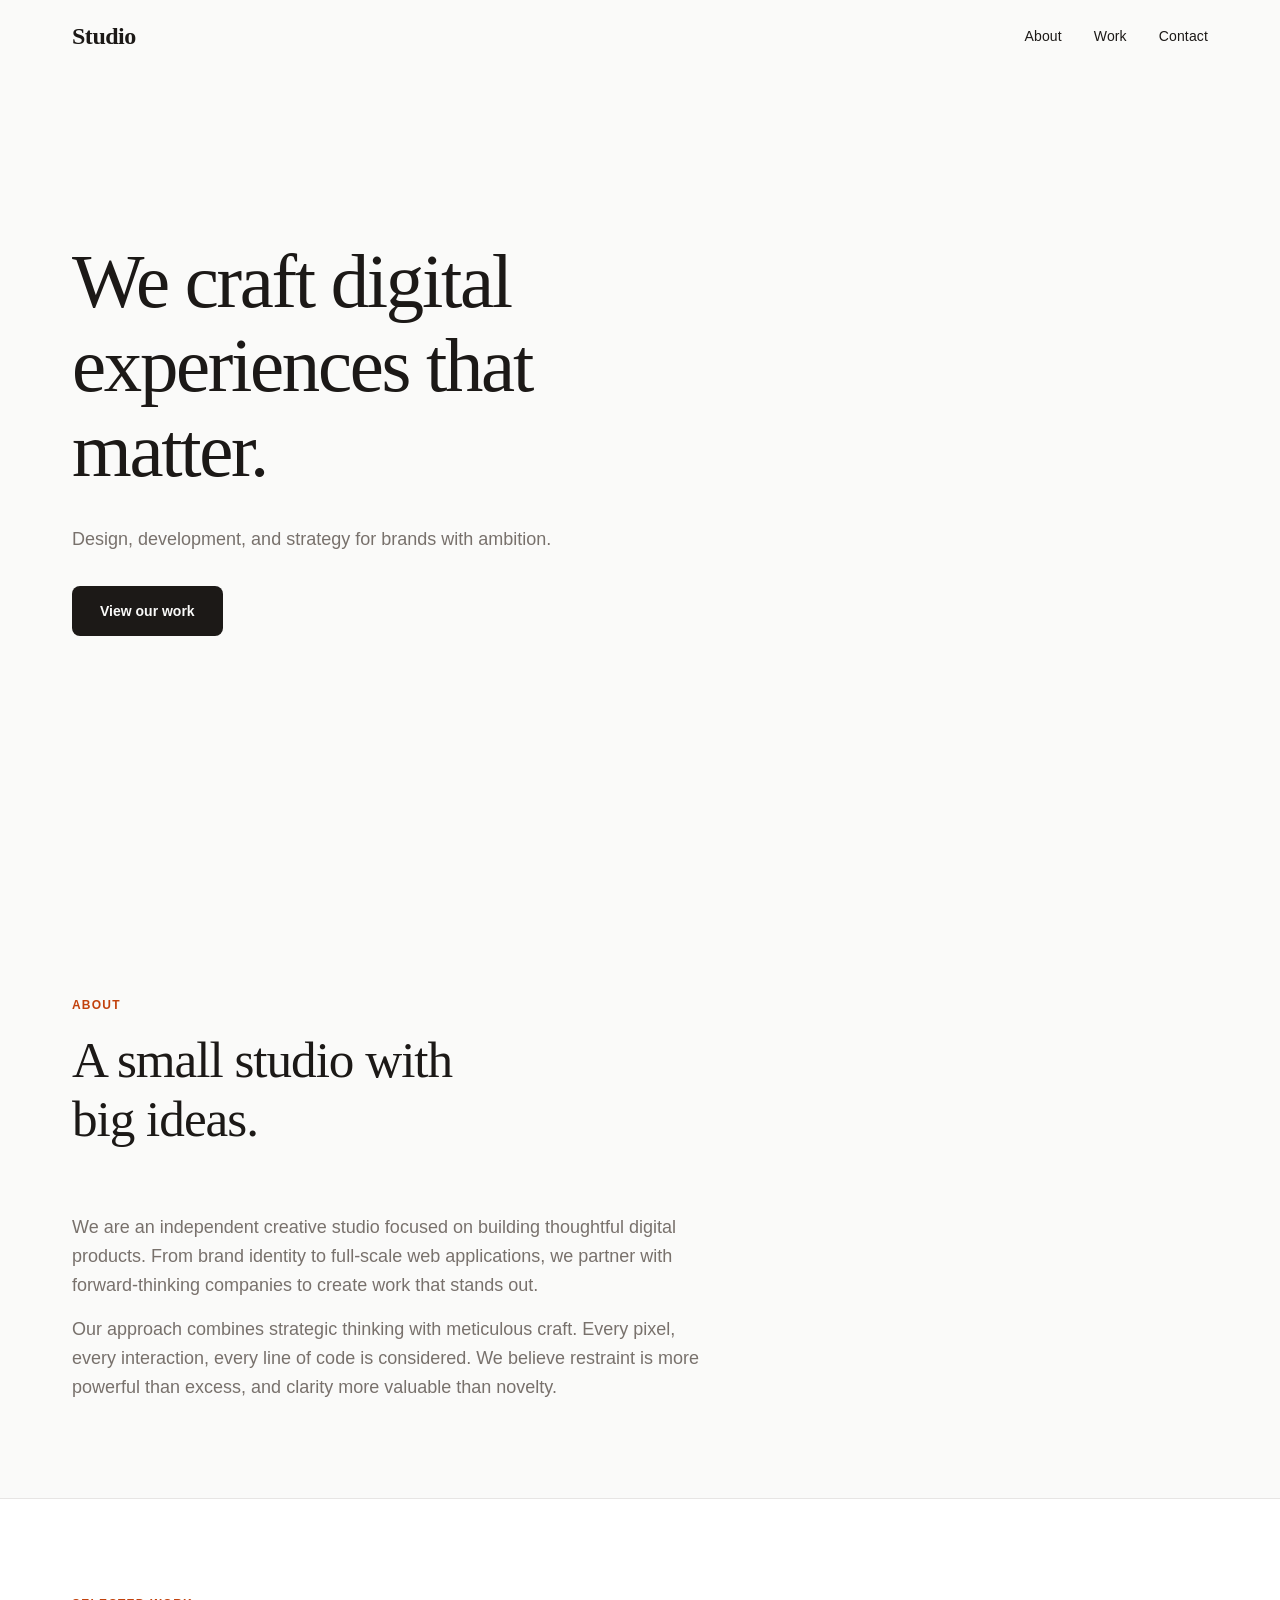
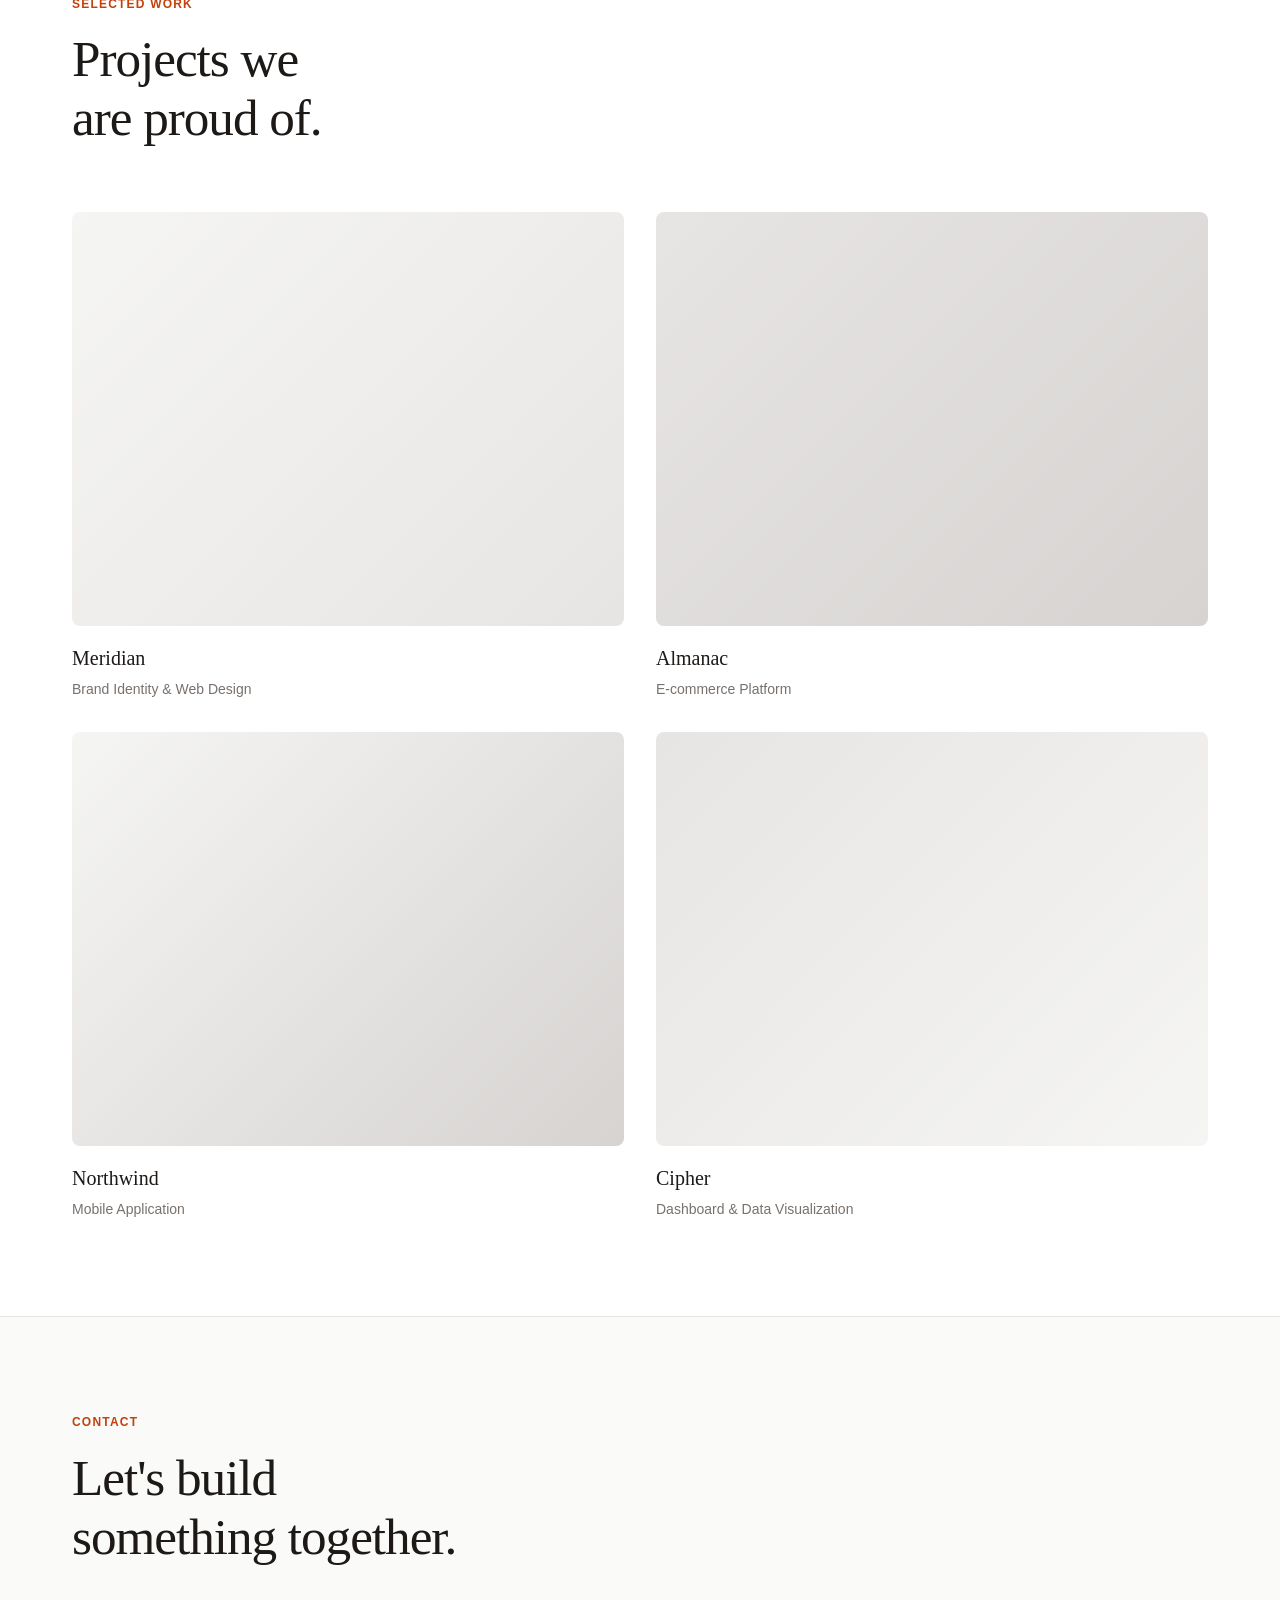
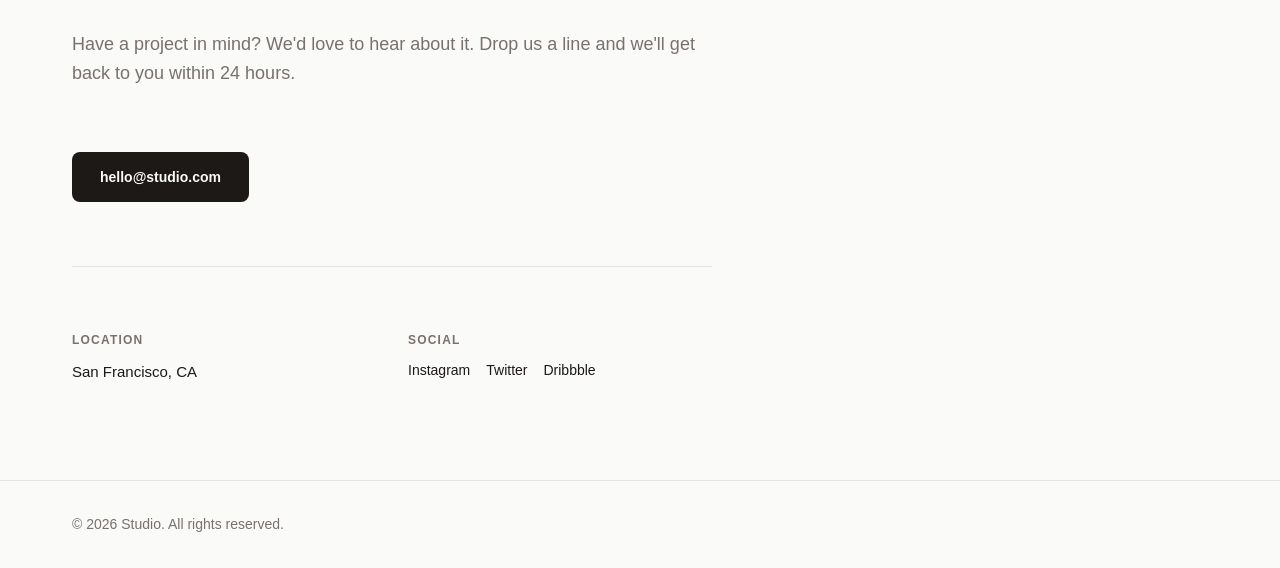
==== index.html @ 7a8fb7a5 "Add files via upload" ====
<!DOCTYPE html>
<html lang="en">
<head>
  <meta charset="UTF-8">
  <meta name="viewport" content="width=device-width, initial-scale=1.0">
  <title>Studio — Design & Development</title>
  <meta name="description" content="A creative studio crafting digital experiences with purpose and precision.">
  <meta property="og:title" content="Studio — Design & Development">
  <meta property="og:description" content="A creative studio crafting digital experiences with purpose and precision.">
  <meta property="og:type" content="website">
  <link rel="stylesheet" href="styles.css">
</head>
<body>
  <header class="site-header">
    <div class="container">
      <a href="#" class="logo">Studio</a>
      <nav class="main-nav">
        <a href="#about">About</a>
        <a href="#work">Work</a>
        <a href="#contact">Contact</a>
      </nav>
      <button class="menu-toggle" aria-label="Toggle menu">
        <span></span>
        <span></span>
        <span></span>
      </button>
    </div>
  </header>

  <main>
    <section class="hero">
      <div class="container">
        <h1 class="reveal">We craft digital<br>experiences that<br>matter.</h1>
        <p class="hero-subtitle reveal">Design, development, and strategy for brands with ambition.</p>
        <a href="#work" class="btn btn-primary reveal">View our work</a>
      </div>
    </section>

    <section id="about" class="about">
      <div class="container">
        <div class="section-header reveal">
          <span class="section-label">About</span>
          <h2>A small studio with<br>big ideas.</h2>
        </div>
        <div class="about-content reveal">
          <p>We are an independent creative studio focused on building thoughtful digital products. From brand identity to full-scale web applications, we partner with forward-thinking companies to create work that stands out.</p>
          <p>Our approach combines strategic thinking with meticulous craft. Every pixel, every interaction, every line of code is considered. We believe restraint is more powerful than excess, and clarity more valuable than novelty.</p>
        </div>
      </div>
    </section>

    <section id="work" class="work">
      <div class="container">
        <div class="section-header reveal">
          <span class="section-label">Selected Work</span>
          <h2>Projects we<br>are proud of.</h2>
        </div>
        <div class="work-grid">
          <article class="work-item reveal">
            <div class="work-image" style="background: linear-gradient(135deg, #f5f5f4 0%, #e7e5e4 100%);"></div>
            <div class="work-info">
              <h3>Meridian</h3>
              <p>Brand Identity & Web Design</p>
            </div>
          </article>
          <article class="work-item reveal">
            <div class="work-image" style="background: linear-gradient(135deg, #e7e5e4 0%, #d6d3d1 100%);"></div>
            <div class="work-info">
              <h3>Almanac</h3>
              <p>E-commerce Platform</p>
            </div>
          </article>
          <article class="work-item reveal">
            <div class="work-image" style="background: linear-gradient(135deg, #f5f5f4 0%, #d6d3d1 100%);"></div>
            <div class="work-info">
              <h3>Northwind</h3>
              <p>Mobile Application</p>
            </div>
          </article>
          <article class="work-item reveal">
            <div class="work-image" style="background: linear-gradient(135deg, #e7e5e4 0%, #f5f5f4 100%);"></div>
            <div class="work-info">
              <h3>Cipher</h3>
              <p>Dashboard & Data Visualization</p>
            </div>
          </article>
        </div>
      </div>
    </section>

    <section id="contact" class="contact">
      <div class="container">
        <div class="section-header reveal">
          <span class="section-label">Contact</span>
          <h2>Let's build<br>something together.</h2>
        </div>
        <div class="contact-content reveal">
          <p>Have a project in mind? We'd love to hear about it. Drop us a line and we'll get back to you within 24 hours.</p>
          <a href="mailto:hello@studio.com" class="btn btn-primary">hello@studio.com</a>
          <div class="contact-meta">
            <div>
              <strong>Location</strong>
              <span>San Francisco, CA</span>
            </div>
            <div>
              <strong>Social</strong>
              <div class="social-links">
                <a href="#">Instagram</a>
                <a href="#">Twitter</a>
                <a href="#">Dribbble</a>
              </div>
            </div>
          </div>
        </div>
      </div>
    </section>
  </main>

  <footer class="site-footer">
    <div class="container">
      <p>&copy; 2026 Studio. All rights reserved.</p>
    </div>
  </footer>

  <script src="script.js"></script>
</body>
</html>
---- styles.css ----
:root {
  --color-bg: #fafaf9;
  --color-text: #1c1917;
  --color-text-muted: #78716c;
  --color-accent: #c2410c;
  --color-accent-hover: #9a3412;
  --color-border: #e7e5e4;
  --color-surface: #ffffff;
  --font-body: -apple-system, BlinkMacSystemFont, "Segoe UI", Roboto, "Helvetica Neue", Arial, sans-serif;
  --font-display: "Georgia", "Times New Roman", serif;
  --space-xs: 0.5rem;
  --space-sm: 1rem;
  --space-md: 2rem;
  --space-lg: 4rem;
  --space-xl: 6rem;
  --radius: 0.5rem;
}

* {
  margin: 0;
  padding: 0;
  box-sizing: border-box;
}

html {
  scroll-behavior: smooth;
}

body {
  font-family: var(--font-body);
  background-color: var(--color-bg);
  color: var(--color-text);
  line-height: 1.6;
  -webkit-font-smoothing: antialiased;
  -moz-osx-font-smoothing: grayscale;
}

.container {
  width: 100%;
  max-width: 1200px;
  margin: 0 auto;
  padding: 0 var(--space-md);
}

/* Header */
.site-header {
  position: fixed;
  top: 0;
  left: 0;
  right: 0;
  z-index: 100;
  background: rgba(250, 250, 249, 0.9);
  backdrop-filter: blur(10px);
  -webkit-backdrop-filter: blur(10px);
  border-bottom: 1px solid transparent;
  transition: border-color 0.3s ease;
}

.site-header.scrolled {
  border-bottom-color: var(--color-border);
}

.site-header .container {
  display: flex;
  align-items: center;
  justify-content: space-between;
  height: 72px;
}

.logo {
  font-family: var(--font-display);
  font-size: 1.5rem;
  font-weight: 700;
  color: var(--color-text);
  text-decoration: none;
  letter-spacing: -0.02em;
}

.main-nav {
  display: flex;
  gap: var(--space-md);
}

.main-nav a {
  color: var(--color-text);
  text-decoration: none;
  font-size: 0.875rem;
  font-weight: 500;
  letter-spacing: 0.01em;
  position: relative;
  transition: color 0.2s ease;
}

.main-nav a::after {
  content: '';
  position: absolute;
  bottom: -4px;
  left: 0;
  width: 0;
  height: 1px;
  background: var(--color-accent);
  transition: width 0.3s ease;
}

.main-nav a:hover {
  color: var(--color-accent);
}

.main-nav a:hover::after {
  width: 100%;
}

.menu-toggle {
  display: none;
  flex-direction: column;
  gap: 5px;
  background: none;
  border: none;
  cursor: pointer;
  padding: 4px;
}

.menu-toggle span {
  display: block;
  width: 24px;
  height: 2px;
  background: var(--color-text);
  transition: transform 0.3s ease, opacity 0.3s ease;
}

/* Hero */
.hero {
  min-height: 100vh;
  display: flex;
  align-items: center;
  padding-top: 72px;
}

.hero h1 {
  font-family: var(--font-display);
  font-size: clamp(2.5rem, 6vw, 5rem);
  line-height: 1.1;
  letter-spacing: -0.03em;
  font-weight: 400;
  max-width: 800px;
}

.hero-subtitle {
  font-size: 1.125rem;
  color: var(--color-text-muted);
  margin-top: var(--space-md);
  max-width: 500px;
}

.btn {
  display: inline-flex;
  align-items: center;
  justify-content: center;
  padding: 0.875rem 1.75rem;
  font-size: 0.875rem;
  font-weight: 600;
  text-decoration: none;
  border-radius: var(--radius);
  transition: all 0.2s ease;
  cursor: pointer;
  border: none;
  margin-top: var(--space-md);
}

.btn-primary {
  background: var(--color-text);
  color: var(--color-bg);
}

.btn-primary:hover {
  background: var(--color-accent);
}

/* Sections */
section {
  padding: var(--space-xl) 0;
}

.section-header {
  margin-bottom: var(--space-lg);
}

.section-label {
  display: block;
  font-size: 0.75rem;
  font-weight: 600;
  text-transform: uppercase;
  letter-spacing: 0.1em;
  color: var(--color-accent);
  margin-bottom: var(--space-sm);
}

.section-header h2 {
  font-family: var(--font-display);
  font-size: clamp(2rem, 4vw, 3.5rem);
  line-height: 1.15;
  letter-spacing: -0.02em;
  font-weight: 400;
}

/* About */
.about-content {
  max-width: 640px;
}

.about-content p {
  font-size: 1.125rem;
  color: var(--color-text-muted);
  margin-bottom: var(--space-sm);
}

.about-content p:last-child {
  margin-bottom: 0;
}

/* Work */
.work {
  background: var(--color-surface);
  border-top: 1px solid var(--color-border);
  border-bottom: 1px solid var(--color-border);
}

.work-grid {
  display: grid;
  grid-template-columns: repeat(2, 1fr);
  gap: var(--space-md);
}

.work-item {
  cursor: pointer;
  transition: transform 0.3s ease;
}

.work-item:hover {
  transform: translateY(-4px);
}

.work-image {
  aspect-ratio: 4 / 3;
  border-radius: var(--radius);
  overflow: hidden;
  transition: box-shadow 0.3s ease;
}

.work-item:hover .work-image {
  box-shadow: 0 12px 40px rgba(0, 0, 0, 0.08);
}

.work-info {
  padding-top: var(--space-sm);
}

.work-info h3 {
  font-family: var(--font-display);
  font-size: 1.25rem;
  font-weight: 400;
}

.work-info p {
  font-size: 0.875rem;
  color: var(--color-text-muted);
  margin-top: 0.25rem;
}

/* Contact */
.contact-content {
  max-width: 640px;
}

.contact-content p {
  font-size: 1.125rem;
  color: var(--color-text-muted);
  margin-bottom: var(--space-md);
}

.contact-meta {
  display: grid;
  grid-template-columns: repeat(2, 1fr);
  gap: var(--space-md);
  margin-top: var(--space-lg);
  padding-top: var(--space-lg);
  border-top: 1px solid var(--color-border);
}

.contact-meta strong {
  display: block;
  font-size: 0.75rem;
  text-transform: uppercase;
  letter-spacing: 0.1em;
  color: var(--color-text-muted);
  margin-bottom: var(--space-xs);
}

.contact-meta span {
  font-size: 0.9375rem;
}

.social-links {
  display: flex;
  gap: var(--space-sm);
}

.social-links a {
  color: var(--color-text);
  text-decoration: none;
  font-size: 0.875rem;
  transition: color 0.2s ease;
}

.social-links a:hover {
  color: var(--color-accent);
}

/* Footer */
.site-footer {
  padding: var(--space-md) 0;
  border-top: 1px solid var(--color-border);
}

.site-footer p {
  font-size: 0.875rem;
  color: var(--color-text-muted);
}

/* Reveal animation */
.reveal {
  opacity: 0;
  transform: translateY(24px);
  transition: opacity 0.8s ease, transform 0.8s ease;
}

.reveal.visible {
  opacity: 1;
  transform: translateY(0);
}

.reveal:nth-child(1) { transition-delay: 0s; }
.reveal:nth-child(2) { transition-delay: 0.1s; }
.reveal:nth-child(3) { transition-delay: 0.2s; }
.reveal:nth-child(4) { transition-delay: 0.3s; }
.reveal:nth-child(5) { transition-delay: 0.4s; }

/* Responsive */
@media (max-width: 768px) {
  .main-nav {
    display: none;
    position: absolute;
    top: 72px;
    left: 0;
    right: 0;
    background: var(--color-bg);
    flex-direction: column;
    padding: var(--space-md);
    border-bottom: 1px solid var(--color-border);
    gap: var(--space-sm);
  }

  .main-nav.open {
    display: flex;
  }

  .menu-toggle {
    display: flex;
  }

  .menu-toggle.active span:nth-child(1) {
    transform: rotate(45deg) translate(5px, 5px);
  }

  .menu-toggle.active span:nth-child(2) {
    opacity: 0;
  }

  .menu-toggle.active span:nth-child(3) {
    transform: rotate(-45deg) translate(5px, -5px);
  }

  .work-grid {
    grid-template-columns: 1fr;
  }

  .contact-meta {
    grid-template-columns: 1fr;
  }

  .hero {
    min-height: auto;
    padding: calc(72px + var(--space-xl)) 0 var(--space-xl);
  }

  .container {
    padding: 0 var(--space-sm);
  }

  section {
    padding: var(--space-lg) 0;
  }
}
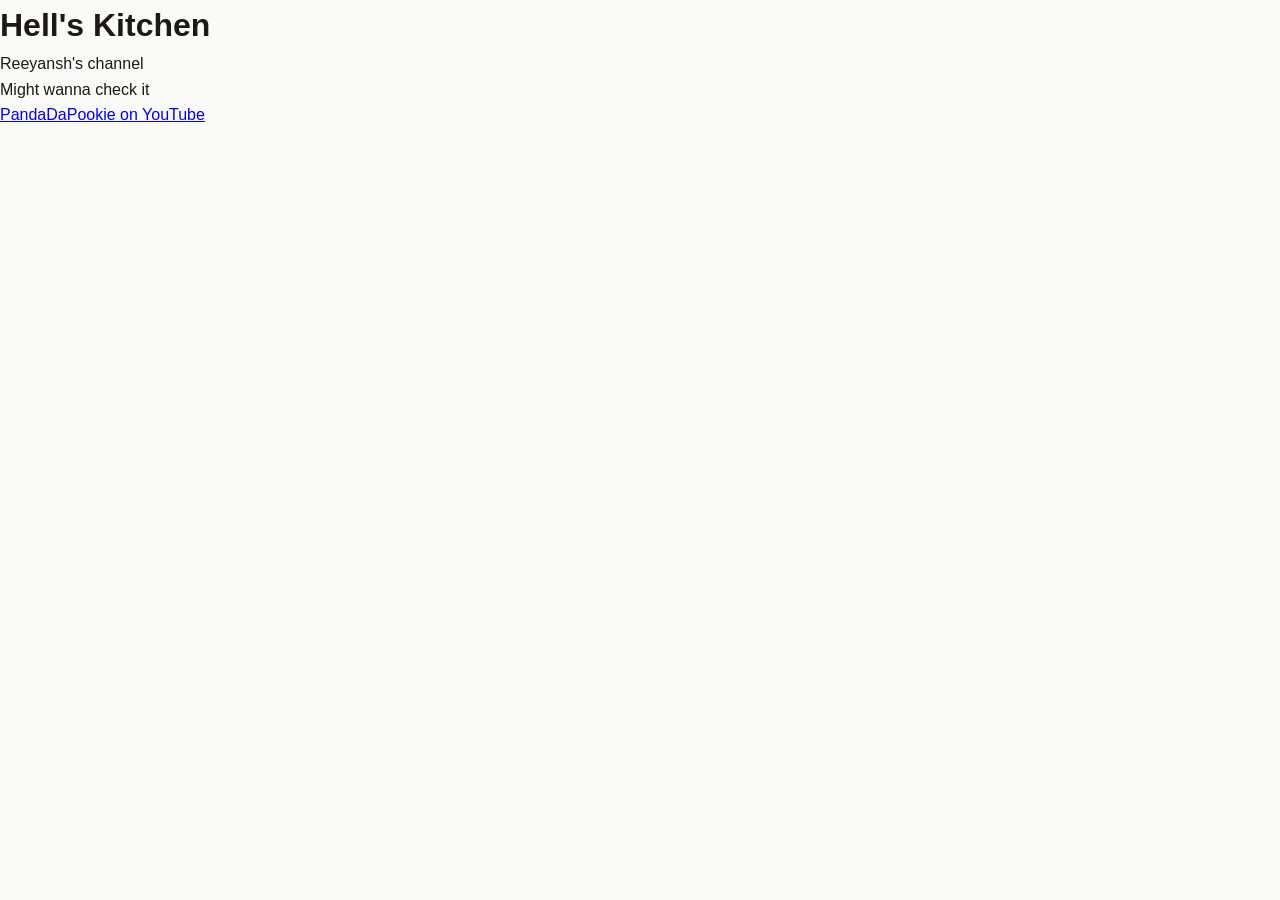
==== commit 0c7ec78e: "Update index.html" ====
--- a/index.html
+++ b/index.html
@@ -3,125 +3,13 @@
 <head>
   <meta charset="UTF-8">
   <meta name="viewport" content="width=device-width, initial-scale=1.0">
-  <title>Studio — Design & Development</title>
-  <meta name="description" content="A creative studio crafting digital experiences with purpose and precision.">
-  <meta property="og:title" content="Studio — Design & Development">
-  <meta property="og:description" content="A creative studio crafting digital experiences with purpose and precision.">
-  <meta property="og:type" content="website">
+  <title>Hell's Kitchen</title>
   <link rel="stylesheet" href="styles.css">
 </head>
 <body>
-  <header class="site-header">
-    <div class="container">
-      <a href="#" class="logo">Studio</a>
-      <nav class="main-nav">
-        <a href="#about">About</a>
-        <a href="#work">Work</a>
-        <a href="#contact">Contact</a>
-      </nav>
-      <button class="menu-toggle" aria-label="Toggle menu">
-        <span></span>
-        <span></span>
-        <span></span>
-      </button>
-    </div>
-  </header>
-
-  <main>
-    <section class="hero">
-      <div class="container">
-        <h1 class="reveal">We craft digital<br>experiences that<br>matter.</h1>
-        <p class="hero-subtitle reveal">Design, development, and strategy for brands with ambition.</p>
-        <a href="#work" class="btn btn-primary reveal">View our work</a>
-      </div>
-    </section>
-
-    <section id="about" class="about">
-      <div class="container">
-        <div class="section-header reveal">
-          <span class="section-label">About</span>
-          <h2>A small studio with<br>big ideas.</h2>
-        </div>
-        <div class="about-content reveal">
-          <p>We are an independent creative studio focused on building thoughtful digital products. From brand identity to full-scale web applications, we partner with forward-thinking companies to create work that stands out.</p>
-          <p>Our approach combines strategic thinking with meticulous craft. Every pixel, every interaction, every line of code is considered. We believe restraint is more powerful than excess, and clarity more valuable than novelty.</p>
-        </div>
-      </div>
-    </section>
-
-    <section id="work" class="work">
-      <div class="container">
-        <div class="section-header reveal">
-          <span class="section-label">Selected Work</span>
-          <h2>Projects we<br>are proud of.</h2>
-        </div>
-        <div class="work-grid">
-          <article class="work-item reveal">
-            <div class="work-image" style="background: linear-gradient(135deg, #f5f5f4 0%, #e7e5e4 100%);"></div>
-            <div class="work-info">
-              <h3>Meridian</h3>
-              <p>Brand Identity & Web Design</p>
-            </div>
-          </article>
-          <article class="work-item reveal">
-            <div class="work-image" style="background: linear-gradient(135deg, #e7e5e4 0%, #d6d3d1 100%);"></div>
-            <div class="work-info">
-              <h3>Almanac</h3>
-              <p>E-commerce Platform</p>
-            </div>
-          </article>
-          <article class="work-item reveal">
-            <div class="work-image" style="background: linear-gradient(135deg, #f5f5f4 0%, #d6d3d1 100%);"></div>
-            <div class="work-info">
-              <h3>Northwind</h3>
-              <p>Mobile Application</p>
-            </div>
-          </article>
-          <article class="work-item reveal">
-            <div class="work-image" style="background: linear-gradient(135deg, #e7e5e4 0%, #f5f5f4 100%);"></div>
-            <div class="work-info">
-              <h3>Cipher</h3>
-              <p>Dashboard & Data Visualization</p>
-            </div>
-          </article>
-        </div>
-      </div>
-    </section>
-
-    <section id="contact" class="contact">
-      <div class="container">
-        <div class="section-header reveal">
-          <span class="section-label">Contact</span>
-          <h2>Let's build<br>something together.</h2>
-        </div>
-        <div class="contact-content reveal">
-          <p>Have a project in mind? We'd love to hear about it. Drop us a line and we'll get back to you within 24 hours.</p>
-          <a href="mailto:hello@studio.com" class="btn btn-primary">hello@studio.com</a>
-          <div class="contact-meta">
-            <div>
-              <strong>Location</strong>
-              <span>San Francisco, CA</span>
-            </div>
-            <div>
-              <strong>Social</strong>
-              <div class="social-links">
-                <a href="#">Instagram</a>
-                <a href="#">Twitter</a>
-                <a href="#">Dribbble</a>
-              </div>
-            </div>
-          </div>
-        </div>
-      </div>
-    </section>
-  </main>
-
-  <footer class="site-footer">
-    <div class="container">
-      <p>&copy; 2026 Studio. All rights reserved.</p>
-    </div>
-  </footer>
-
-  <script src="script.js"></script>
+  <h1>Hell's Kitchen</h1>
+  <p class="channel-name">Reeyansh's channel</p>
+  <p class="check-it">Might wanna check it</p>
+  <a class="yt-link" href="https://www.youtube.com/@PandaDaPookie" target="_blank" rel="noopener noreferrer">PandaDaPookie on YouTube</a>
 </body>
 </html>
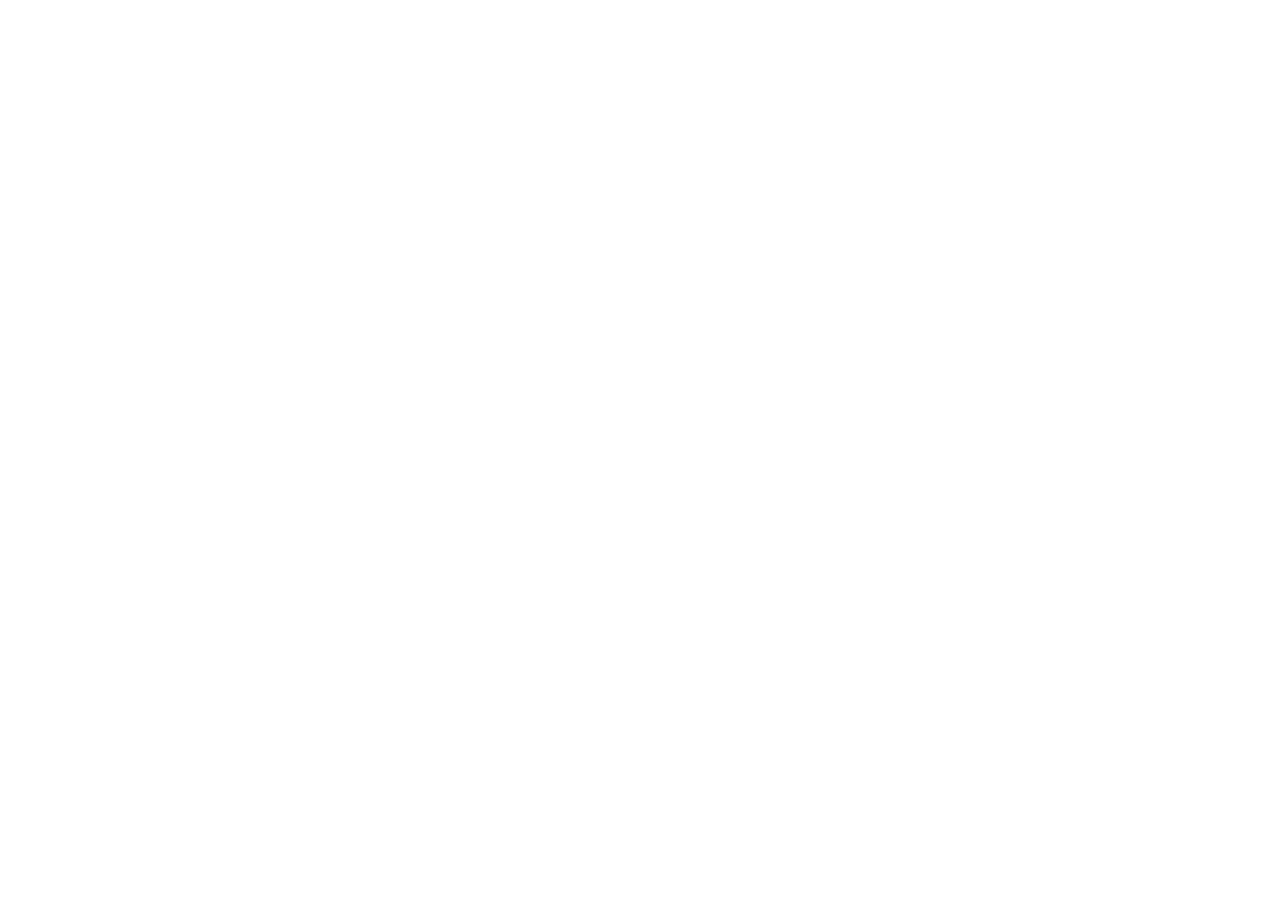
==== commit 1ca543e1: "Add files via upload" ====
--- a/index.html
+++ b/index.html
@@ -1,15 +1,23 @@
-<!DOCTYPE html>
+<!doctype html>
 <html lang="en">
-<head>
-  <meta charset="UTF-8">
-  <meta name="viewport" content="width=device-width, initial-scale=1.0">
-  <title>Hell's Kitchen</title>
-  <link rel="stylesheet" href="styles.css">
-</head>
-<body>
-  <h1>Hell's Kitchen</h1>
-  <p class="channel-name">Reeyansh's channel</p>
-  <p class="check-it">Might wanna check it</p>
-  <a class="yt-link" href="https://www.youtube.com/@PandaDaPookie" target="_blank" rel="noopener noreferrer">PandaDaPookie on YouTube</a>
-</body>
+  <head>
+    <meta charset="UTF-8" />
+    <link rel="icon" type="image/svg+xml" href="/vite.svg" />
+    <meta name="viewport" content="width=device-width, initial-scale=1.0" />
+    <title>TecWiz — Free Educational Resources, Presentations & Templates</title>
+    <meta
+      name="description"
+      content="TecWiz is an educational platform offering free presentations, learning resources, templates, and digital content for students."
+    />
+    <link rel="preconnect" href="https://fonts.googleapis.com" />
+    <link rel="preconnect" href="https://fonts.gstatic.com" crossorigin />
+    <link
+      href="https://fonts.googleapis.com/css2?family=Poppins:wght@400;500;600;700;800&family=Inter:wght@300;400;500;600;700&display=swap"
+      rel="stylesheet"
+    />
+  </head>
+  <body>
+    <div id="root"></div>
+    <script type="module" src="/src/main.tsx"></script>
+  </body>
 </html>
